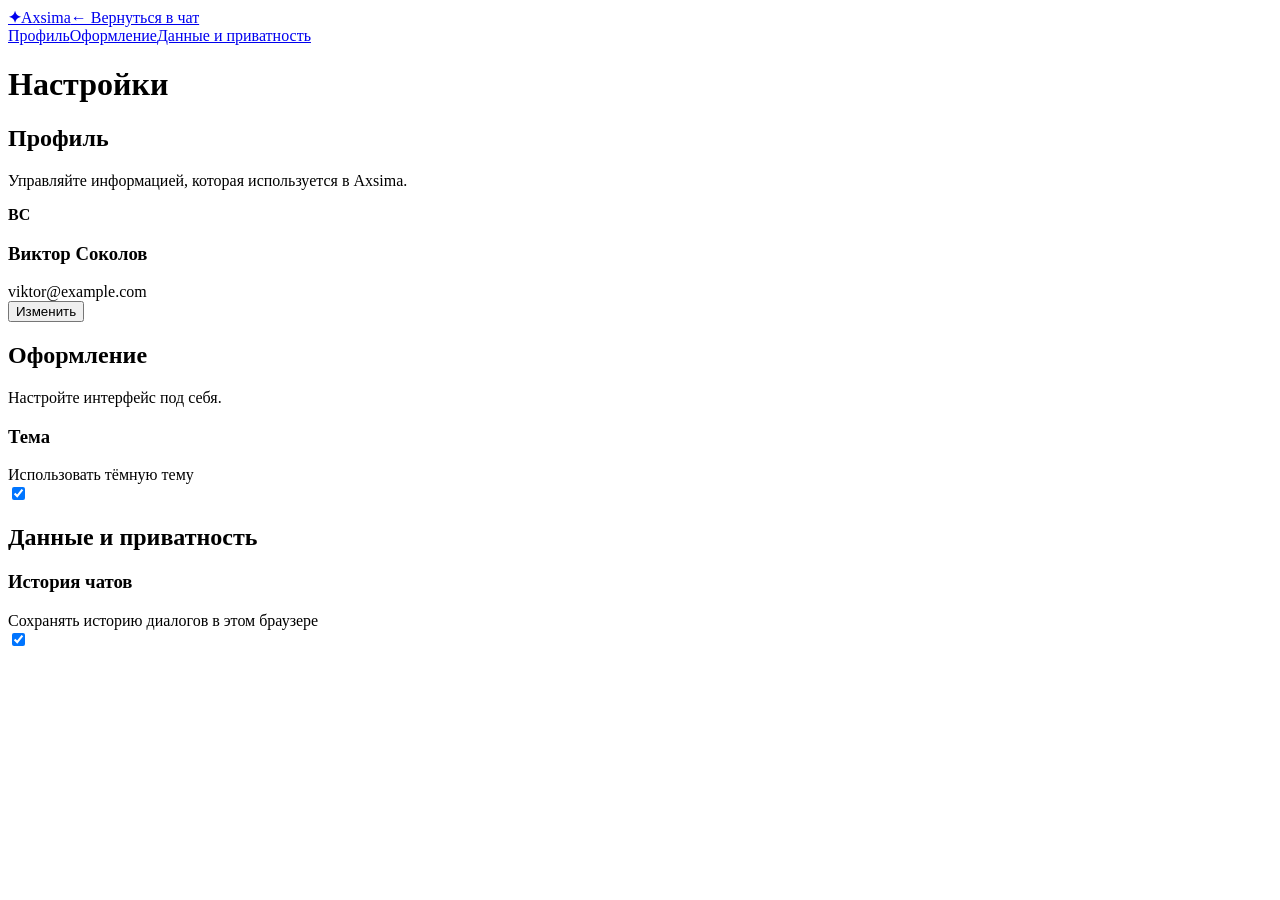
==== settings.html @ 93a66a2d "Add files via upload" ====
<!doctype html><html lang="ru"><head><meta charset="utf-8"><meta name="viewport" content="width=device-width,initial-scale=1"><title>Настройки — Axsima</title><link rel="preconnect" href="https://fonts.googleapis.com"><link rel="preconnect" href="https://fonts.gstatic.com" crossorigin><link href="https://fonts.googleapis.com/css2?family=Manrope:wght@400;500;600;700;800&display=swap" rel="stylesheet"><link rel="stylesheet" href="css/style.css"><link rel="stylesheet" href="css/chat.css"><link rel="stylesheet" href="css/responsive.css"></head><body class="app-body"><aside class="sidebar settings-side"><a class="brand" href="index.html"><b>✦</b>Axsima</a><a class="back-link" href="chat.html">← Вернуться в чат</a><nav class="settings-nav"><a class="active" href="#profile">Профиль</a><a href="#appearance">Оформление</a><a href="#data">Данные и приватность</a></nav></aside><main class="settings-main"><header><h1>Настройки</h1></header><section id="profile" class="setting-section"><h2>Профиль</h2><p>Управляйте информацией, которая используется в Axsima.</p><div class="setting-card profile-card"><b>ВС</b><div><h3>Виктор Соколов</h3><span>viktor@example.com</span></div><button>Изменить</button></div></section><section id="appearance" class="setting-section"><h2>Оформление</h2><p>Настройте интерфейс под себя.</p><div class="setting-card row"><div><h3>Тема</h3><span>Использовать тёмную тему</span></div><label class="toggle"><input type="checkbox" checked><i></i></label></div></section><section id="data" class="setting-section"><h2>Данные и приватность</h2><div class="setting-card row"><div><h3>История чатов</h3><span>Сохранять историю диалогов в этом браузере</span></div><label class="toggle"><input type="checkbox" checked><i></i></label></div></section></main></body></html>
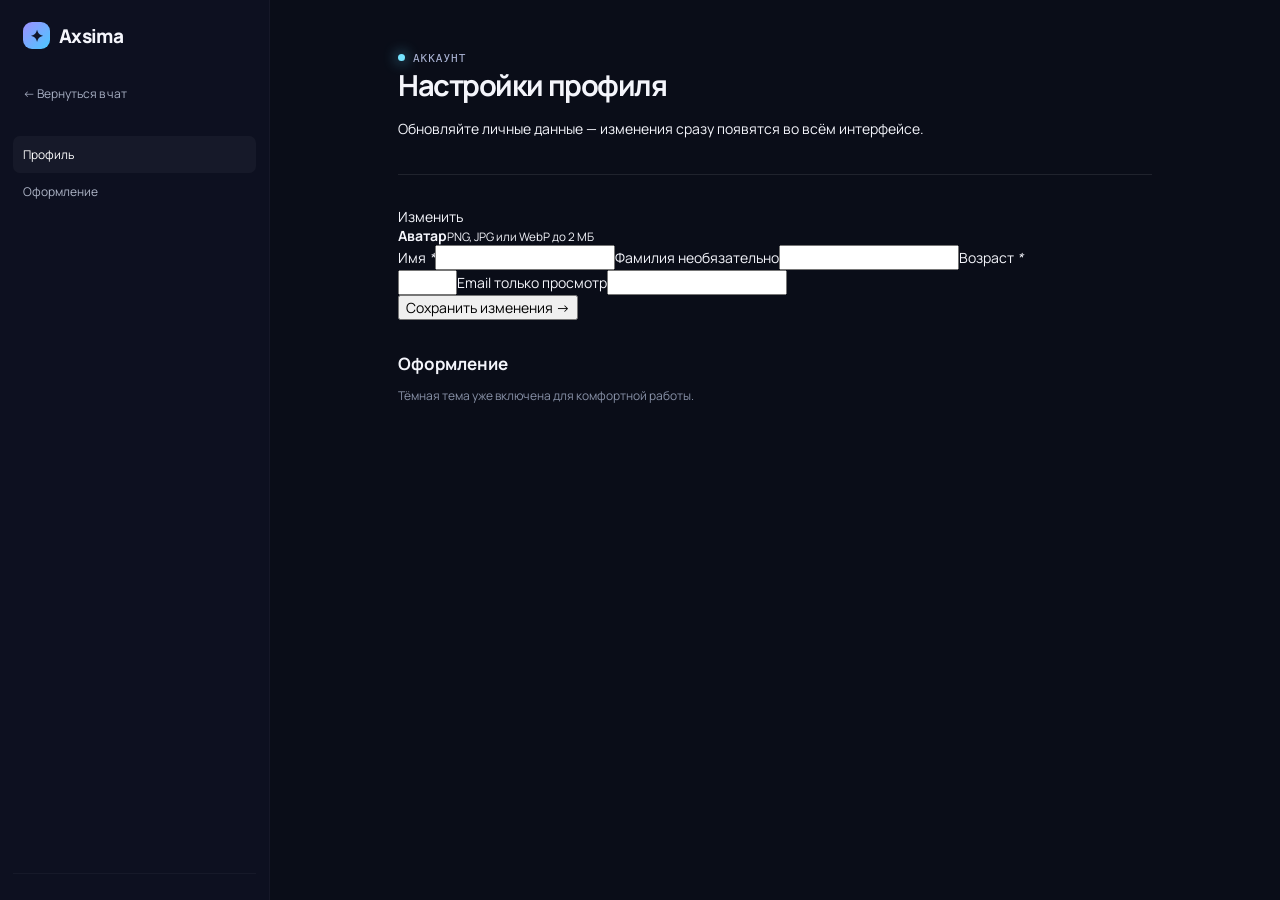
==== commit 3a656165: "Add files via upload" ====
--- a/settings.html
+++ b/settings.html
@@ -1 +1 @@
-<!doctype html><html lang="ru"><head><meta charset="utf-8"><meta name="viewport" content="width=device-width,initial-scale=1"><title>Настройки — Axsima</title><link rel="preconnect" href="https://fonts.googleapis.com"><link rel="preconnect" href="https://fonts.gstatic.com" crossorigin><link href="https://fonts.googleapis.com/css2?family=Manrope:wght@400;500;600;700;800&display=swap" rel="stylesheet"><link rel="stylesheet" href="css/style.css"><link rel="stylesheet" href="css/chat.css"><link rel="stylesheet" href="css/responsive.css"></head><body class="app-body"><aside class="sidebar settings-side"><a class="brand" href="index.html"><b>✦</b>Axsima</a><a class="back-link" href="chat.html">← Вернуться в чат</a><nav class="settings-nav"><a class="active" href="#profile">Профиль</a><a href="#appearance">Оформление</a><a href="#data">Данные и приватность</a></nav></aside><main class="settings-main"><header><h1>Настройки</h1></header><section id="profile" class="setting-section"><h2>Профиль</h2><p>Управляйте информацией, которая используется в Axsima.</p><div class="setting-card profile-card"><b>ВС</b><div><h3>Виктор Соколов</h3><span>viktor@example.com</span></div><button>Изменить</button></div></section><section id="appearance" class="setting-section"><h2>Оформление</h2><p>Настройте интерфейс под себя.</p><div class="setting-card row"><div><h3>Тема</h3><span>Использовать тёмную тему</span></div><label class="toggle"><input type="checkbox" checked><i></i></label></div></section><section id="data" class="setting-section"><h2>Данные и приватность</h2><div class="setting-card row"><div><h3>История чатов</h3><span>Сохранять историю диалогов в этом браузере</span></div><label class="toggle"><input type="checkbox" checked><i></i></label></div></section></main></body></html>
+<!doctype html><html lang="ru"><head><meta charset="utf-8"><meta name="viewport" content="width=device-width,initial-scale=1"><title>Настройки — Axsima</title><link rel="preconnect" href="https://fonts.googleapis.com"><link rel="preconnect" href="https://fonts.gstatic.com" crossorigin><link href="https://fonts.googleapis.com/css2?family=DM+Mono:wght@400;500&family=Manrope:wght@400;500;600;700;800&display=swap" rel="stylesheet"><link rel="stylesheet" href="css/style.css"><link rel="stylesheet" href="css/chat.css"><link rel="stylesheet" href="css/profile.css"><link rel="stylesheet" href="css/user-menu.css"><link rel="stylesheet" href="css/responsive.css"></head><body class="app-body"><aside class="sidebar settings-side" id="sidebar"><a class="brand" href="index.html"><b>✦</b>Axsima</a><a class="back-link" href="chat.html">← Вернуться в чат</a><nav class="settings-nav"><a class="active" href="#profile">Профиль</a><a href="#appearance">Оформление</a></nav><div class="sidebar-bottom" id="userArea"></div></aside><main class="settings-main"><header><span class="eyebrow"><span></span> Аккаунт</span><h1>Настройки профиля</h1><p>Обновляйте личные данные — изменения сразу появятся во всём интерфейсе.</p></header><section id="profile" class="setting-section settings-profile"><form id="profileForm"><div class="avatar-editor"><label class="avatar-picker" for="avatarInput"><span id="avatarPreview"></span><span class="avatar-edit">Изменить</span></label><input id="avatarInput" type="file" accept="image/png,image/jpeg,image/webp" hidden><div><strong>Аватар</strong><small>PNG, JPG или WebP до 2 МБ</small></div></div><div class="profile-fields"><label>Имя <em>*</em><input name="firstName" autocomplete="given-name" maxlength="60" required></label><label>Фамилия <span>необязательно</span><input name="lastName" autocomplete="family-name" maxlength="60"></label><label>Возраст <em>*</em><input name="age" type="number" min="1" max="150" required></label><label>Email <span>только просмотр</span><input id="emailReadonly" type="email" readonly></label></div><p class="profile-error" data-profile-error hidden role="alert"></p><p class="profile-success" data-profile-success hidden></p><button class="profile-save" type="submit">Сохранить изменения <span>→</span></button></form></section><section id="appearance" class="setting-section"><h2>Оформление</h2><p>Тёмная тема уже включена для комфортной работы.</p></section></main><script type="module">import { requireAuth } from './js/auth.js'; import { initProfileForm } from './js/profile-form.js'; import { renderUserMenu } from './js/user-ui.js'; const state = await requireAuth(); if (state) { document.querySelector('#emailReadonly').value = state.user.email; const area = document.querySelector('#userArea'); renderUserMenu(area, state); initProfileForm({ ...state, redirectOnSave: false }); document.addEventListener('profile:updated', (event) => renderUserMenu(area, event.detail)); }</script></body></html>
--- a/css/style.css
+++ b/css/style.css
@@ -0,0 +1 @@
+:root{--bg:#070914;--panel:#111629;--line:#ffffff17;--muted:#9299ad;--text:#f4f5fb;--font:'Manrope',Arial,sans-serif;--mono:'DM Mono',monospace}*{box-sizing:border-box}html{scroll-behavior:smooth}body{margin:0;background:var(--bg);color:var(--text);font-family:var(--font);font-size:14px}a{color:inherit;text-decoration:none}button,input,textarea{font:inherit}.brand{display:inline-flex;align-items:center;gap:9px;font-size:19px;font-weight:800;letter-spacing:-.7px}.brand b,.assistant-avatar{display:grid;place-items:center;width:27px;height:27px;border-radius:9px;background:linear-gradient(135deg,#9d8fff,#4ac9ff);color:#11152a;font-size:16px}.aurora{position:absolute;inset:0;overflow:hidden;pointer-events:none;z-index:-1;background:radial-gradient(ellipse at 50% 0%,#12193e 0%,transparent 52%)}.aurora i{position:absolute;border-radius:50%;filter:blur(100px);opacity:.3}.aurora i:nth-child(1){width:36vw;height:30vw;background:#5146db;left:-12vw;top:8vw}.aurora i:nth-child(2){width:25vw;height:22vw;background:#008bc2;right:-10vw;top:24vw}.aurora i:nth-child(3){width:22vw;height:20vw;background:#ad52d6;left:44%;top:54vw;opacity:.16}.site-header{height:76px;max-width:1240px;padding:0 32px;margin:auto;display:flex;align-items:center;justify-content:space-between}.site-header nav{display:flex;align-items:center;gap:32px;color:#b7bdd0;font-size:13px;font-weight:600}.site-header nav a:not(.header-cta):hover{color:#fff}.header-cta{border:1px solid var(--line);background:#171b2b;color:#fff;padding:10px 14px;border-radius:9px}.header-cta span{color:#6ed5ff;margin-left:5px}.hero-section{padding:118px 30px 90px;text-align:center;max-width:900px;margin:auto}.eyebrow{font-family:var(--mono);font-size:11px;letter-spacing:.09em;text-transform:uppercase;color:#adb6d7;display:inline-flex;gap:8px;align-items:center}.eyebrow>span{width:7px;height:7px;border-radius:50%;background:#76e4ff;box-shadow:0 0 14px #61d5ff}.hero-section h1{font-size:clamp(48px,7vw,90px);line-height:1.04;letter-spacing:-.075em;margin:27px 0 25px;font-weight:800}.hero-section h1 em{font-style:normal;background:linear-gradient(90deg,#b3a4ff,#54ceff);background-clip:text;-webkit-background-clip:text;color:transparent}.hero-section>p{max-width:555px;margin:auto;color:#a7aec1;line-height:1.7;font-size:16px}.hero-actions{display:flex;justify-content:center;gap:12px;margin:35px 0}.button{border-radius:10px;padding:13px 17px;font-weight:700;font-size:13px}.button.primary{color:#101526;background:linear-gradient(135deg,#a092ff,#56ceff);box-shadow:0 10px 30px #5c52dd44}.button.primary span,.text-link span{padding-left:8px}.button.quiet{border:1px solid var(--line);color:#d7daea;background:#10142499}.hero-proof{display:flex;justify-content:center;align-items:center;gap:10px;color:#858ca2;font-size:11px;text-align:left}.avatars{display:flex}.avatars b{display:grid;place-items:center;width:22px;height:22px;border:2px solid #0c1020;border-radius:50%;margin-left:-6px;font-size:8px;background:#cc7b65}.avatars b:nth-child(2){background:#657bd7}.avatars b:nth-child(3){background:#7cb99d}.demo-shell{max-width:950px;margin:0 auto 160px;border:1px solid #ffffff14;border-radius:16px;background:linear-gradient(145deg,#141a31,#0c1020);box-shadow:0 35px 90px #0007;overflow:hidden;padding:0 22px 18px}.demo-top{height:52px;border-bottom:1px solid var(--line);display:flex;align-items:center;gap:14px;color:#c0c5d6;font-size:12px}.window-dots{display:flex;gap:5px}.window-dots i{width:6px;height:6px;border-radius:50%;background:#444c65}.demo-model{margin-left:auto;border:1px solid #ffffff12;background:#ffffff08;border-radius:6px;padding:6px 9px;font-size:10px}.demo-model b{color:#7cd7ff}.demo-messages{max-width:600px;margin:25px auto}.demo-user{margin:0 0 22px auto;background:#7266e9;color:#fff;width:max-content;padding:10px 13px;border-radius:10px 10px 2px 10px;font-size:12px}.demo-ai{display:flex;gap:11px;color:#c4cadb;font-size:12px;line-height:1.65}.demo-symbol{display:grid;place-items:center;flex:none;width:24px;height:24px;border-radius:7px;background:#2b3150;color:#8edcff}.demo-ai p{margin:2px 0 14px}.demo-ideas{display:flex;gap:8px}.demo-ideas span{background:#ffffff08;border:1px solid #ffffff0d;padding:8px;border-radius:7px;font-size:10px;color:#aeb6ce}.demo-ideas b{color:#70d9ff;margin-right:4px}.demo-input{max-width:600px;margin:auto;border:1px solid #ffffff13;background:#0b1021;border-radius:9px;padding:10px 12px;color:#6f7891;font-size:11px;display:flex;justify-content:space-between}.demo-input b{display:grid;place-items:center;width:18px;height:18px;border-radius:5px;background:#5f5ad7;color:#11142a}.features{max-width:1100px;padding:0 30px 160px;margin:auto}.section-intro{display:flex;align-items:end;justify-content:space-between;margin-bottom:45px}.section-intro h2,.api-banner h2{font-size:45px;line-height:1.1;letter-spacing:-.055em;margin:0}.feature-grid{display:grid;grid-template-columns:repeat(3,1fr);gap:15px}.feature-grid article{border:1px solid var(--line);border-radius:12px;padding:27px;background:linear-gradient(145deg,#11162a,#0c1020);min-height:190px;transition:.25s}.feature-grid article:hover{border-color:#8880ff77;transform:translateY(-4px)}.feature-grid article>b{font-family:var(--mono);color:#6bd6ff;font-size:11px}.feature-grid h3{font-size:17px;margin:30px 0 10px}.feature-grid p{color:#959db1;font-size:12px;line-height:1.7;margin:0}.api-banner{max-width:1100px;margin:0 auto 115px;padding:56px 65px;display:flex;justify-content:space-between;gap:40px;border:1px solid #ffffff0d;border-radius:16px;background:radial-gradient(circle at 78% 0%,#40359a55,transparent 30%),#0c1020}.api-banner p{color:#999fb3;max-width:360px;line-height:1.7;font-size:13px}.text-link{font-size:12px;font-weight:700}.text-link span{color:#75d8ff}.api-banner pre{align-self:center;margin:0;padding:19px 25px;border:1px solid #ffffff0c;border-radius:10px;background:#080b16;color:#c8cee0;font:11px/2 var(--mono);white-space:pre-wrap}.api-banner pre i{color:#b395ff;font-style:normal}.api-banner pre b{color:#63d8ff}.api-banner pre em{color:#b9e58c;font-style:normal}.api-banner pre strong{color:#f2b87d}footer{max-width:1240px;border-top:1px solid var(--line);padding:28px 32px;margin:auto;color:#777f94;display:flex;justify-content:space-between;align-items:center;font-size:11px}footer .brand{color:#e8eaf2;font-size:15px}footer .brand b{width:21px;height:21px;font-size:12px;border-radius:6px}footer div{display:flex;gap:18px}
--- a/css/chat.css
+++ b/css/chat.css
@@ -0,0 +1 @@
+.app-body{height:100vh;overflow:hidden;display:flex;background:#0a0d18}.sidebar{width:270px;flex:none;padding:22px 13px 14px;background:#0d1020;border-right:1px solid #ffffff09;display:flex;flex-direction:column}.sidebar .brand{padding:0 10px;margin-bottom:26px}.new-chat{border:1px solid #ffffff0f;color:#e9ebf5;background:#181c30;border-radius:8px;padding:11px 10px;text-align:left;font-size:12px;font-weight:700;cursor:pointer}.new-chat:hover{background:#222842}.new-chat span{font-size:17px;vertical-align:-1px;margin-right:6px;color:#91dcff}.new-chat kbd{float:right;font:10px var(--mono);color:#777f96;margin:3px}.chat-search{height:34px;margin:18px 3px 12px;border-radius:7px;background:#ffffff06;display:flex;align-items:center;gap:7px;padding:0 9px;color:#778098}.chat-search input{border:0;outline:0;width:100%;background:none;color:#dce0eb;font-size:12px}.history{overflow:auto;scrollbar-width:none}.history p{font:10px var(--mono);letter-spacing:.1em;color:#687087;margin:17px 9px 8px}.history-item{width:100%;padding:9px;border:0;border-radius:6px;background:none;color:#aeb5c7;text-align:left;white-space:nowrap;overflow:hidden;text-overflow:ellipsis;font-size:12px;cursor:pointer}.history-item:hover,.history-item.active{background:#ffffff0a;color:#f2f3f8}.history-item i{float:right;font-style:normal;letter-spacing:-1px}.sidebar-bottom{margin-top:auto;padding-top:12px;border-top:1px solid #ffffff0a}.sidebar-bottom>a{display:block;color:#aeb5c7;padding:10px;font-size:12px}.profile{width:100%;border:0;background:none;color:#fff;display:flex;align-items:center;gap:8px;text-align:left;padding:9px;cursor:pointer}.profile>b,.profile-card>b{width:28px;height:28px;border-radius:50%;display:grid;place-items:center;background:linear-gradient(135deg,#9a75d5,#5fc4d6);font-size:10px}.profile span{display:grid;gap:1px;flex:1}.profile strong{font-size:11px}.profile small{font-size:10px;color:#818aa2}.profile i{font-style:normal;color:#8e96ad}.chat-main{min-width:0;flex:1;display:flex;flex-direction:column;position:relative;background:radial-gradient(ellipse at 50% -50%,#17214666,transparent 55%),#0a0d18}.app-header{height:64px;padding:0 26px;border-bottom:1px solid #ffffff09;display:flex;align-items:center;justify-content:space-between}.app-header>div:first-of-type{display:flex;align-items:center;gap:10px}.app-header strong{font-size:13px}.app-header span{padding:5px 8px;border:1px solid #ffffff10;border-radius:6px;color:#8fdcff;background:#ffffff05;font-size:10px}.app-header span b{color:#848da6}.header-tools{display:flex;gap:7px}.header-tools button,.mobile-menu{color:#aeb5c8;background:#ffffff06;border:1px solid #ffffff0b;border-radius:6px;cursor:pointer;padding:5px 8px}.mobile-menu{display:none}.conversation{flex:1;overflow:auto;scroll-behavior:smooth}.chat-content{width:min(760px,calc(100% - 40px));margin:0 auto;padding:86px 0 178px}.assistant-message{display:flex;gap:13px}.assistant-avatar{flex:none;width:32px;height:32px;border-radius:10px;background:#202946;color:#91dcff}.intro-message h1{font-size:27px;letter-spacing:-.045em;margin:0 0 8px}.intro-message p{margin:0;color:#8992a9;font-size:14px}.suggestion-grid{display:grid;grid-template-columns:repeat(2,1fr);gap:9px;margin:34px 0 0 45px}.suggestion-grid button{border:1px solid #ffffff0b;border-radius:9px;background:#111625;color:#e3e6f0;padding:14px;text-align:left;cursor:pointer;transition:.2s}.suggestion-grid button:hover{border-color:#837bff77;background:#161d34}.suggestion-grid span{color:#83dcff;font-size:14px;display:block;margin-bottom:16px}.suggestion-grid b,.suggestion-grid small{display:block}.suggestion-grid b{font-size:12px;margin-bottom:3px}.suggestion-grid small{color:#8790a6;font-size:11px}.composer-wrap{position:absolute;bottom:0;left:0;width:100%;padding:35px 20px 18px;background:linear-gradient(transparent,#0a0d18 33%)}.composer{width:min(760px,100%);margin:auto;border:1px solid #ffffff13;background:#121729;border-radius:12px;padding:12px 13px 9px;box-shadow:0 12px 35px #0004;transition:border .2s}.composer:focus-within{border-color:#827aff77}.composer textarea{resize:none;display:block;outline:0;border:0;background:none;color:#eef0f7;width:100%;min-height:30px;max-height:160px;line-height:1.5;font-size:13px}.composer textarea::placeholder{color:#737c94}.composer-actions{display:flex;align-items:center;margin-top:5px}.composer button{cursor:pointer}.attach{padding:2px 5px;background:none;color:#9099b1;border:0;font-size:19px}.model-select{margin-left:8px;font-size:10px;color:#8fdcff}.model-select span{color:#79829a}.send{margin-left:auto;display:grid;place-items:center;width:27px;height:27px;border:0;border-radius:7px;background:#8077fa;color:#121628;font-size:18px;font-weight:800}.send:disabled{background:#34394d;color:#7c8499}.composer-wrap>p{text-align:center;color:#60697e;font-size:9px;margin:9px 0 0}.message-row{display:flex;gap:13px;margin:0 0 28px}.message-row.user-row{justify-content:flex-end}.message-row .bubble{max-width:85%;font-size:13px;line-height:1.75}.user-row .bubble{background:#5d55cf;color:#fff;padding:10px 13px;border-radius:11px 11px 2px 11px}.assistant-row .bubble{color:#d7dbea;padding-top:3px}.assistant-row .bubble p{margin:0 0 13px}.assistant-row pre{background:#0c101d;border:1px solid #ffffff0d;padding:14px;border-radius:8px;color:#c7e7fc;overflow:auto;font:11px/1.7 var(--mono)}.typing-indicator{display:flex;gap:4px;padding:10px 0}.typing-indicator i{width:5px;height:5px;border-radius:50%;background:#8adfff;animation:dot 1s infinite}.typing-indicator i:nth-child(2){animation-delay:.15s}.typing-indicator i:nth-child(3){animation-delay:.3s}@keyframes dot{50%{opacity:.2;transform:translateY(-3px)}}.back-link{color:#a7afc3;padding:10px;font-size:12px}.settings-side .settings-nav{margin-top:24px}.settings-nav a{display:block;padding:10px;border-radius:7px;color:#aeb5c7;font-size:12px}.settings-nav a.active,.settings-nav a:hover{background:#ffffff0a;color:#fff}.settings-main{flex:1;overflow:auto;padding:46px max(40px,10vw)}.settings-main header{border-bottom:1px solid var(--line);padding-bottom:22px}.settings-main h1{font-size:29px;letter-spacing:-.05em;margin:0}.setting-section{max-width:680px;padding:32px 0 0}.setting-section h2{font-size:17px;margin:0 0 4px}.setting-section>p,.setting-card span{color:#8992a8;font-size:12px}.setting-card{margin:18px 0;border:1px solid var(--line);border-radius:10px;background:#101524;padding:16px}.profile-card{display:flex;align-items:center;gap:11px}.profile-card>b{width:38px;height:38px}.profile-card div{flex:1}.setting-card h3{font-size:12px;margin:0 0 3px}.setting-card button{border:1px solid var(--line);border-radius:6px;background:#191e31;color:#dee1ec;padding:7px 10px;font-size:11px}.setting-card.row{display:flex;align-items:center;justify-content:space-between}.toggle input{display:none}.toggle i{display:block;width:32px;height:18px;border-radius:9px;background:#373c50;position:relative;cursor:pointer}.toggle input:checked+i{background:#7169e7}.toggle i:after{content:'';position:absolute;width:12px;height:12px;top:3px;left:3px;border-radius:50%;background:#fff;transition:.2s}.toggle input:checked+i:after{left:17px}
--- a/css/responsive.css
+++ b/css/responsive.css
@@ -0,0 +1 @@
+@media(max-width:700px){.site-header{padding:0 18px}.site-header nav>a:not(.header-cta){display:none}.hero-section{padding:85px 22px 65px}.demo-shell{margin:0 18px 90px}.demo-ideas{flex-wrap:wrap}.features{padding:0 22px 85px}.section-intro{display:block}.section-intro h2{font-size:34px;margin-top:18px}.feature-grid{grid-template-columns:1fr}.api-banner{margin:0 18px 70px;padding:30px;display:block}.api-banner h2{font-size:33px}.api-banner pre{margin-top:25px}.sidebar{position:fixed;z-index:5;left:-280px;height:100%;transition:left .25s}.sidebar.open{left:0;box-shadow:20px 0 40px #0008}.mobile-menu{display:block}.app-header{padding:0 14px}.app-header>div:first-of-type{flex:1}.app-header strong{font-size:11px}.chat-content{width:calc(100% - 28px);padding-top:55px}.intro-message h1{font-size:23px}.suggestion-grid{margin-left:0;grid-template-columns:1fr}.composer-wrap{padding:30px 12px 12px}.settings-side{display:none}.settings-main{padding:30px 22px}footer{margin:0 18px;padding:24px 0;gap:15px;flex-wrap:wrap}footer span{order:3;width:100%}}
